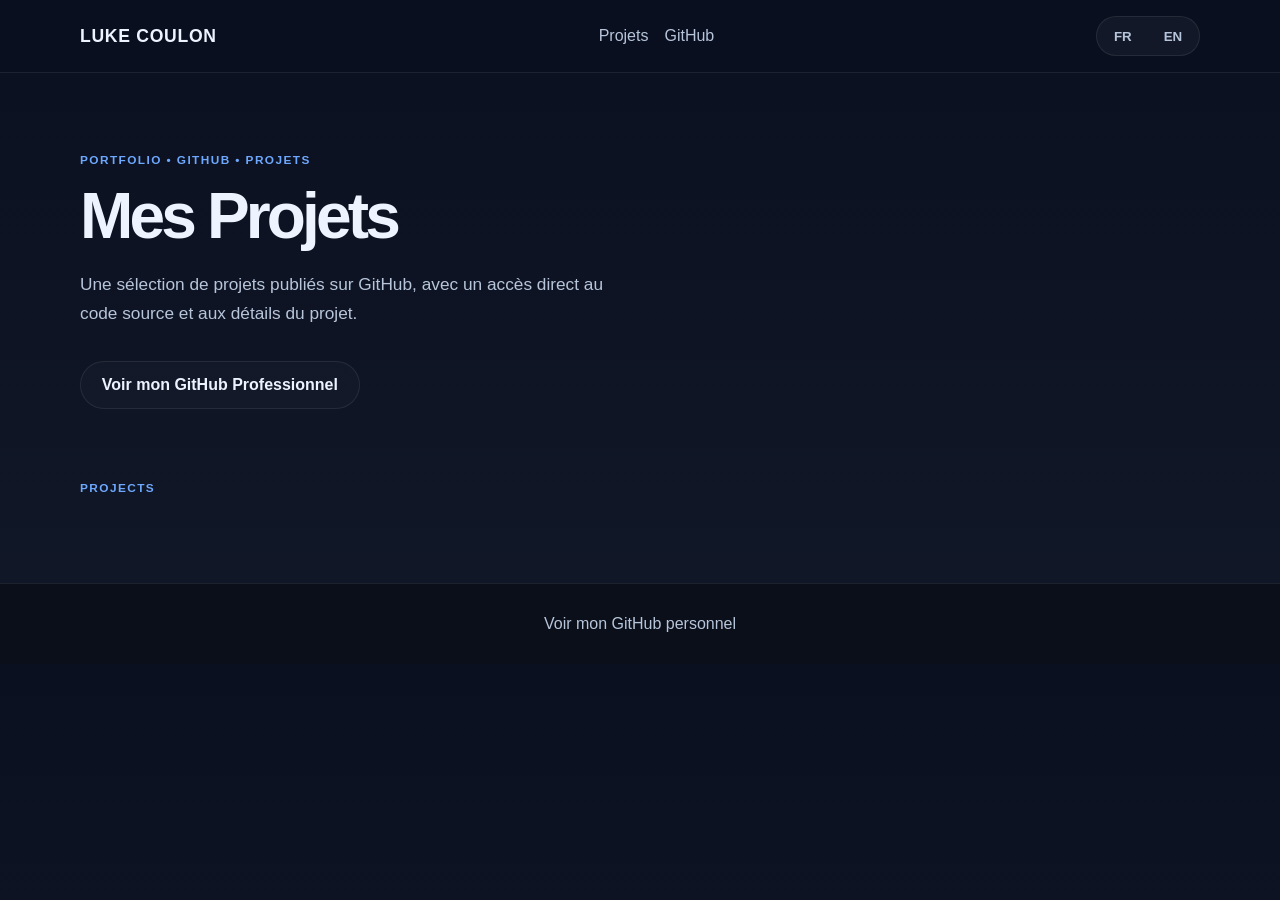
==== portfolio pro/index.html @ c76feed4 "Add files via upload" ====
<!DOCTYPE html>
<html lang="fr">
  <head>
    <meta charset="UTF-8" />
    <meta name="viewport" content="width=device-width, initial-scale=1.0" />
    <meta
      name="description"
      content="Portfolio de projets publics affichés depuis GitHub et maintenus facilement via une liste JavaScript."
    />
    <title>Portfolio | Projets</title>
    <link rel="stylesheet" href="css/styles.css" />
  </head>
  <body>
    <header class="topbar">
      <div class="container nav">
        <a class="brand" href="#top">Luke COULON</a>
        <nav aria-label="Navigation principale">
          <a href="#projects" data-i18n="navProjects">Projets</a>
          <a href="https://github.com/LukeClnpro" target="_blank" rel="noreferrer" data-i18n="navGithub">GitHub</a>
        </nav>
        <div class="lang-switch" aria-label="Language switcher">
          <button type="button" class="lang-button" data-lang-switch="fr" aria-label="Français">FR</button>
          <button type="button" class="lang-button" data-lang-switch="en" aria-label="English">EN</button>
        </div>
      </div>
    </header>

    <main id="top">
      <section class="hero">
        <div class="container hero-grid">
          <div class="hero-copy">
            <p class="eyebrow" data-i18n="heroEyebrow">Portfolio • GitHub • projets</p>
            <h1 data-i18n="heroTitle">Mes Projets</h1>
            <p class="lead" data-i18n="heroLead">
              Une sélection de projets publiés sur GitHub, avec un accès direct au code source et aux détails du projet.
            </p>
            <div class="cta-group">
              <a
                class="button secondary"
                href="https://github.com/LukeClnpro"
                target="_blank"
                rel="noreferrer"
                data-i18n="heroSecondary"
              >
                Voir mon GitHub Professionnel
              </a>
              
            </div>
          </div>

        </div>
      </section>

      <section id="projects" class="projects">
        <div class="container">
          <div class="section-head">
            <p class="eyebrow" data-i18n="sectionProjects">Projects</p>
          </div>
          <div id="project-list" class="project-grid" aria-live="polite"></div>
        </div>
      </section>
    </main>

    <footer class="site-footer">
      <div class="container footer-inner">
        <p><a href="https://github.com/LukeCOULON" target="_blank" rel="noreferrer" data-i18n="footerGithub">Voir mon GitHub personnel</a></p>
      </div>
    </footer>

    <script src="js/projects.js"></script>
    <script src="js/github.js"></script>
    <script src="js/i18n.js"></script>
    <script src="js/app.js"></script>
  </body>
</html>
---- portfolio pro/css/styles.css ----
:root {
  --bg: #0b1020;
  --bg-alt: #121b2d;
  --panel: rgba(19, 29, 46, 0.9);
  --panel-strong: #18263f;
  --text: #edf3ff;
  --muted: #b7c5da;
  --primary: #6ea8fe;
  --primary-strong: #4b8ef7;
  --border: rgba(255, 255, 255, 0.08);
  --success: #8be9b0;
  --shadow: rgba(11, 16, 32, 0.45);
}

* {
  box-sizing: border-box;
}

html {
  scroll-behavior: smooth;
}

body {
  margin: 0;
  font-family: Inter, "Segoe UI", sans-serif;
  background: linear-gradient(180deg, #0b1020 0%, #111827 100%);
  color: var(--text);
}

a {
  color: inherit;
  text-decoration: none;
}

img {
  max-width: 100%;
  display: block;
}

.container {
  width: min(1120px, calc(100% - 2rem));
  margin: 0 auto;
}

.topbar {
  position: sticky;
  top: 0;
  z-index: 20;
  background: rgba(11, 16, 32, 0.8);
  backdrop-filter: blur(14px);
  border-bottom: 1px solid var(--border);
}

.nav {
  display: flex;
  justify-content: space-between;
  align-items: center;
  min-height: 72px;
  gap: 1rem;
}

.lang-switch {
  display: inline-flex;
  align-items: center;
  gap: 0.4rem;
  padding: 0.25rem;
  border-radius: 999px;
  background: rgba(255, 255, 255, 0.04);
  border: 1px solid var(--border);
}

.lang-button {
  border: none;
  background: transparent;
  color: var(--muted);
  border-radius: 999px;
  padding: 0.45rem 0.8rem;
  font-weight: 700;
  cursor: pointer;
  transition: all 160ms ease;
}

.lang-button.is-active {
  background: rgba(110, 168, 254, 0.18);
  color: var(--text);
}

.brand {
  font-size: 1.1rem;
  font-weight: 700;
  letter-spacing: 0.04em;
  text-transform: uppercase;
}

nav {
  display: flex;
  gap: 1rem;
  color: var(--muted);
}

.hero {
  padding: 5rem 0 3.5rem;
}

.hero-grid {
  display: grid;
  grid-template-columns: 1.7fr 0.9fr;
  gap: 2rem;
  align-items: center;
}

.eyebrow {
  margin: 0 0 1rem;
  color: var(--primary);
  font-weight: 700;
  text-transform: uppercase;
  letter-spacing: 0.12em;
  font-size: 0.74rem;
}

.hero-copy h1 {
  margin: 0;
  font-size: clamp(2.3rem, 5vw, 4.2rem);
  line-height: 1.06;
  letter-spacing: -0.06em;
}

.lead {
  margin-top: 1.2rem;
  max-width: 56ch;
  color: var(--muted);
  font-size: 1.08rem;
  line-height: 1.7;
}

.cta-group {
  display: flex;
  flex-wrap: wrap;
  gap: 0.9rem;
  margin-top: 2rem;
}

.button {
  display: inline-flex;
  align-items: center;
  justify-content: center;
  min-height: 48px;
  padding: 0.8rem 1.3rem;
  border-radius: 999px;
  font-weight: 700;
  transition: transform 180ms ease, border-color 180ms ease, background 180ms ease;
}

.button:hover {
  transform: translateY(-1px);
}

.button.primary {
  background: linear-gradient(135deg, var(--primary), var(--primary-strong));
  color: #06101d;
}

.button.secondary {
  border: 1px solid var(--border);
  background: rgba(255, 255, 255, 0.02);
}

.hero-card {
  background: linear-gradient(180deg, rgba(18, 27, 45, 0.9), rgba(14, 22, 36, 0.9));
  border: 1px solid var(--border);
  border-radius: 22px;
  padding: 1.5rem;
  box-shadow: 0 20px 54px var(--shadow);
}

.stats-label {
  color: var(--muted);
  margin: 0 0 1.2rem;
  font-size: 0.8rem;
  text-transform: uppercase;
  letter-spacing: 0.12em;
}

.stats-list {
  list-style: none;
  padding: 0;
  margin: 0;
  display: grid;
  gap: 1rem;
}

.stats-list li {
  display: flex;
  justify-content: space-between;
  align-items: center;
  padding: 0.9rem 1rem;
  border: 1px solid var(--border);
  border-radius: 14px;
  background: rgba(255, 255, 255, 0.02);
}

.stats-list strong {
  font-size: 1.15rem;
}

.stats-list span {
  color: var(--muted);
}

.projects {
  padding: 1rem 0 4rem;
}

.section-head {
  margin-bottom: 1.5rem;
}

.section-head h2 {
  margin: 0;
  font-size: clamp(1.8rem, 3vw, 2.6rem);
}

.project-grid {
  display: grid;
  grid-template-columns: repeat(auto-fit, minmax(260px, 1fr));
  gap: 1.25rem;
}

.project-card {
  display: flex;
  flex-direction: column;
  min-height: 100%;
  padding: 1.2rem;
  border: 1px solid var(--border);
  border-radius: 18px;
  background: linear-gradient(180deg, rgba(18, 27, 45, 0.9), rgba(12, 18, 29, 0.98));
  box-shadow: 0 14px 36px rgba(9, 14, 23, 0.3);
}

.project-card.featured {
  border-color: rgba(110, 168, 254, 0.4);
}

.project-meta {
  display: flex;
  justify-content: space-between;
  align-items: center;
  gap: 0.6rem;
  margin-bottom: 1rem;
}

.status-pill,
.tag {
  display: inline-flex;
  align-items: center;
  border-radius: 999px;
  padding: 0.28rem 0.6rem;
  font-size: 0.68rem;
  font-weight: 700;
  letter-spacing: 0.04em;
  text-transform: uppercase;
}

.status-pill {
  background: rgba(139, 233, 176, 0.12);
  color: var(--success);
  border: 1px solid rgba(139, 233, 176, 0.22);
}

.tag-list {
  display: flex;
  flex-wrap: wrap;
  justify-content: flex-end;
  gap: 0.35rem;
}

.tag {
  background: rgba(110, 168, 254, 0.12);
  color: #d8e6ff;
  border: 1px solid rgba(110, 168, 254, 0.2);
}

.project-card h3 {
  margin: 0 0 0.75rem;
  font-size: 1.35rem;
}

.project-summary,
.project-readme {
  margin: 0;
  color: var(--muted);
  line-height: 1.65;
}

.project-readme {
  margin-top: 0.9rem;
  padding: 0.8rem 0.9rem;
  border-radius: 12px;
  background: rgba(255, 255, 255, 0.02);
  border: 1px solid rgba(255, 255, 255, 0.04);
  min-height: 92px;
}

.project-footer {
  margin-top: auto;
  padding-top: 1rem;
  display: flex;
  justify-content: space-between;
  align-items: center;
  gap: 0.75rem;
  flex-wrap: wrap;
}

.repo-link {
  display: inline-flex;
  align-items: center;
  justify-content: center;
  border-radius: 999px;
  padding: 0.7rem 1rem;
  background: rgba(110, 168, 254, 0.12);
  color: #dfeeff;
  border: 1px solid rgba(110, 168, 254, 0.2);
  font-weight: 700;
}

.repo-name {
  color: var(--muted);
  font-size: 0.8rem;
  overflow-wrap: anywhere;
}

.site-footer {
  border-top: 1px solid var(--border);
  background: rgba(9, 15, 25, 0.9);
}

.footer-inner {
  display: flex;
  justify-content: center;
  align-items: center;
  min-height: 80px;
  color: var(--muted);
}

.project-page {
  padding: 3rem 0 5rem;
}

.detail-shell {
  max-width: 980px;
}

.back-link {
  display: inline-block;
  margin-bottom: 1.25rem;
  color: var(--primary);
  font-weight: 600;
}

.project-detail {
  background: linear-gradient(180deg, rgba(18, 27, 45, 0.9), rgba(12, 18, 29, 0.98));
  border: 1px solid var(--border);
  border-radius: 22px;
  padding: 2rem;
  box-shadow: 0 18px 42px rgba(9, 14, 23, 0.25);
}

.detail-header h1 {
  margin: 0.6rem 0 0.8rem;
  font-size: clamp(2rem, 4vw, 3rem);
}

.detail-summary {
  color: var(--muted);
  font-size: 1.08rem;
  line-height: 1.7;
}

.detail-actions {
  display: flex;
  flex-wrap: wrap;
  gap: 0.9rem;
  margin-top: 1.5rem;
}

.detail-meta {
  display: flex;
  flex-wrap: wrap;
  gap: 0.5rem;
  margin: 1.5rem 0 2rem;
}

.readme-panel {
  padding-top: 1rem;
  border-top: 1px solid var(--border);
  color: var(--text);
  line-height: 1.8;
}

.readme-panel h1,
.readme-panel h2,
.readme-panel h3,
.readme-panel h4,
.readme-panel h5,
.readme-panel h6 {
  margin-top: 1.6rem;
  margin-bottom: 0.75rem;
  color: var(--text);
}

.readme-panel p,
.readme-panel li,
.readme-panel td,
.readme-panel th {
  color: var(--muted);
}

.readme-panel ul,
.readme-panel ol {
  padding-left: 1.5rem;
}

.readme-panel a {
  color: var(--primary);
}

.readme-panel table {
  width: 100%;
  border-collapse: collapse;
  margin: 1rem 0;
  overflow: hidden;
  border-radius: 12px;
  border: 1px solid var(--border);
}

.readme-panel th,
.readme-panel td {
  text-align: left;
  padding: 0.8rem 1rem;
  border-bottom: 1px solid var(--border);
}

.readme-panel pre {
  position: relative;
  margin: 1.1rem 0;
  padding: 1rem 1.1rem 0.8rem;
  border-radius: 12px;
  background: rgba(10, 14, 24, 0.9);
  border: 1px solid var(--border);
  overflow-x: auto;
}

.readme-panel code {
  font-family: "SFMono-Regular", Consolas, "Liberation Mono", Menlo, monospace;
  font-size: 0.9em;
}

.readme-panel pre code {
  display: block;
  background: transparent;
  color: #dfeafc;
  white-space: pre;
}

.copy-button {
  position: absolute;
  top: 0.65rem;
  right: 0.7rem;
  border: 1px solid rgba(110, 168, 254, 0.3);
  background: rgba(110, 168, 254, 0.1);
  color: var(--text);
  border-radius: 8px;
  padding: 0.35rem 0.6rem;
  font-size: 0.72rem;
  font-weight: 700;
  cursor: pointer;
}

blockquote {
  margin: 1rem 0;
  padding-left: 1rem;
  border-left: 3px solid var(--primary);
  color: var(--muted);
}

.empty-state {
  padding: 3rem 0;
}

@media (max-width: 760px) {
  .container {
    width: min(100% - 1.25rem, 1120px);
  }

  .hero {
    padding-top: 3.5rem;
    padding-bottom: 2.5rem;
  }

  .hero-grid {
    grid-template-columns: 1fr;
    gap: 1.3rem;
  }

  .brand {
    font-size: 0.96rem;
  }

  .nav {
    flex-wrap: wrap;
    justify-content: center;
    padding: 0.85rem 0;
    min-height: auto;
  }

  nav {
    width: 100%;
    justify-content: center;
    flex-wrap: wrap;
    gap: 0.6rem 1rem;
  }

  .lang-switch {
    width: 100%;
    justify-content: center;
    margin-top: 0.2rem;
  }

  .lang-button {
    flex: 1;
  }

  .cta-group,
  .detail-actions {
    flex-direction: column;
  }

  .button,
  .repo-link {
    width: 100%;
  }

  .hero-card,
  .project-card,
  .project-detail {
    padding: 1.1rem;
    border-radius: 16px;
  }

  .project-meta,
  .project-footer {
    flex-direction: column;
    align-items: flex-start;
  }

  .project-footer {
    gap: 0.7rem;
  }

  .repo-name {
    font-size: 0.75rem;
  }

  .project-grid {
    grid-template-columns: 1fr;
    gap: 1rem;
  }

  .project-card h3 {
    font-size: 1.2rem;
  }

  .stats-list li {
    padding: 0.8rem 0.85rem;
    gap: 0.75rem;
  }

  .stats-list strong {
    font-size: 1rem;
  }

  .project-page {
    padding-top: 2rem;
  }

  .detail-header h1 {
    font-size: 1.8rem;
  }

  .detail-summary {
    font-size: 1rem;
  }

  .readme-panel {
    line-height: 1.7;
  }

  .readme-panel h1,
  .readme-panel h2,
  .readme-panel h3,
  .readme-panel h4,
  .readme-panel h5,
  .readme-panel h6 {
    margin-top: 1.2rem;
  }

  .readme-panel pre {
    padding: 0.85rem 0.8rem 0.7rem;
  }

  .copy-button {
    top: 0.55rem;
    right: 0.55rem;
    padding: 0.28rem 0.5rem;
    font-size: 0.66rem;
  }

  .readme-panel table {
    display: block;
    overflow-x: auto;
    white-space: nowrap;
  }

  .tag-list {
    justify-content: flex-start;
  }
}
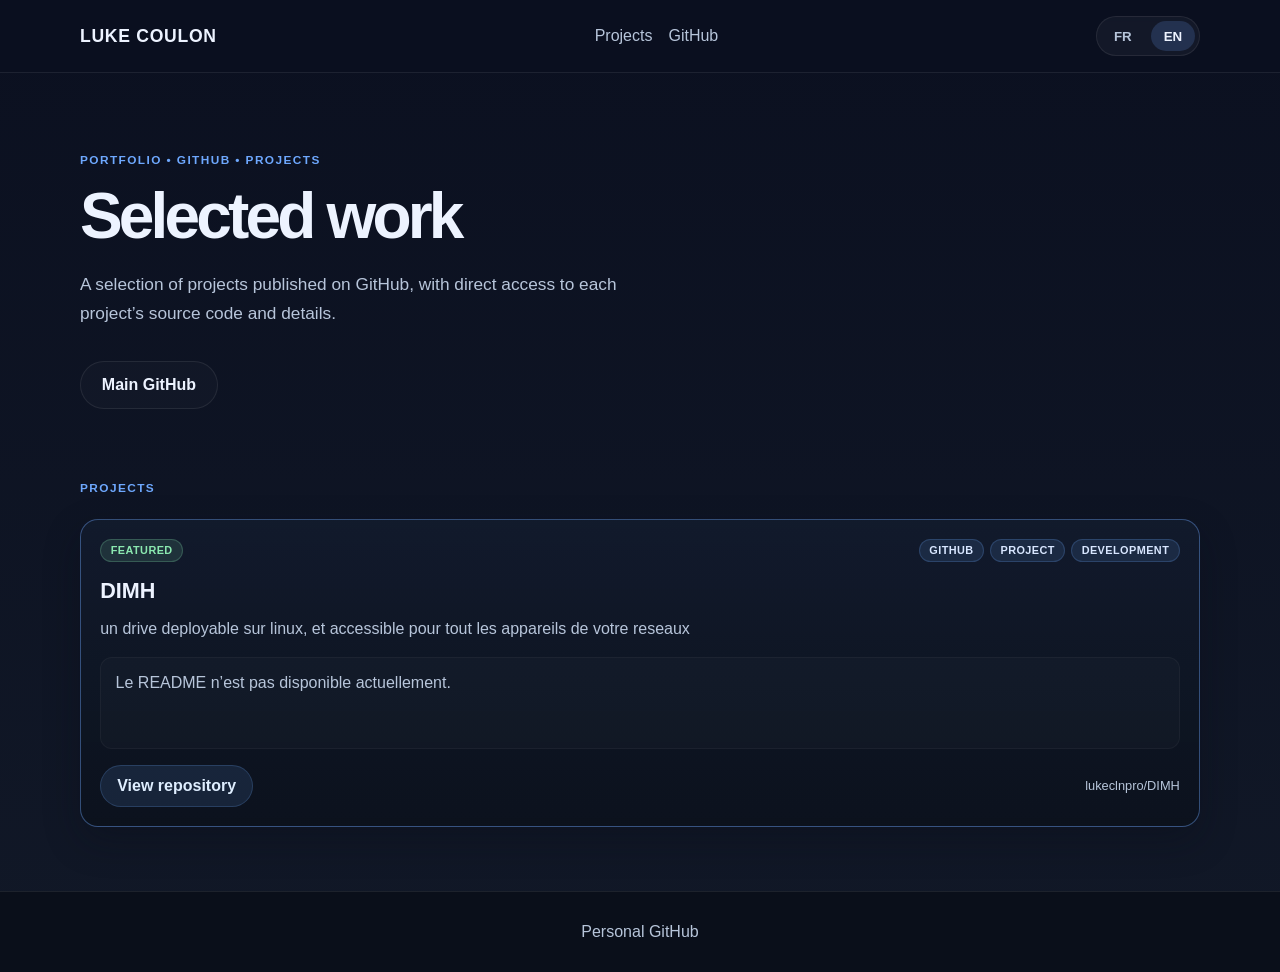
==== commit e1cec0f1: "Add files via upload" ====
--- a/portfolio pro/index.html
+++ b/portfolio pro/index.html
@@ -67,9 +67,9 @@
       </div>
     </footer>
 
-    <script src="js/projects.js"></script>
-    <script src="js/github.js"></script>
-    <script src="js/i18n.js"></script>
-    <script src="js/app.js"></script>
+    <!-- Un fichier par projet : ajoute une ligne ici pour chaque nouveau projet -->
+    <script src="js/projects/dimh.js"></script>
+
+    <script src="js/global.js"></script>
   </body>
 </html>
